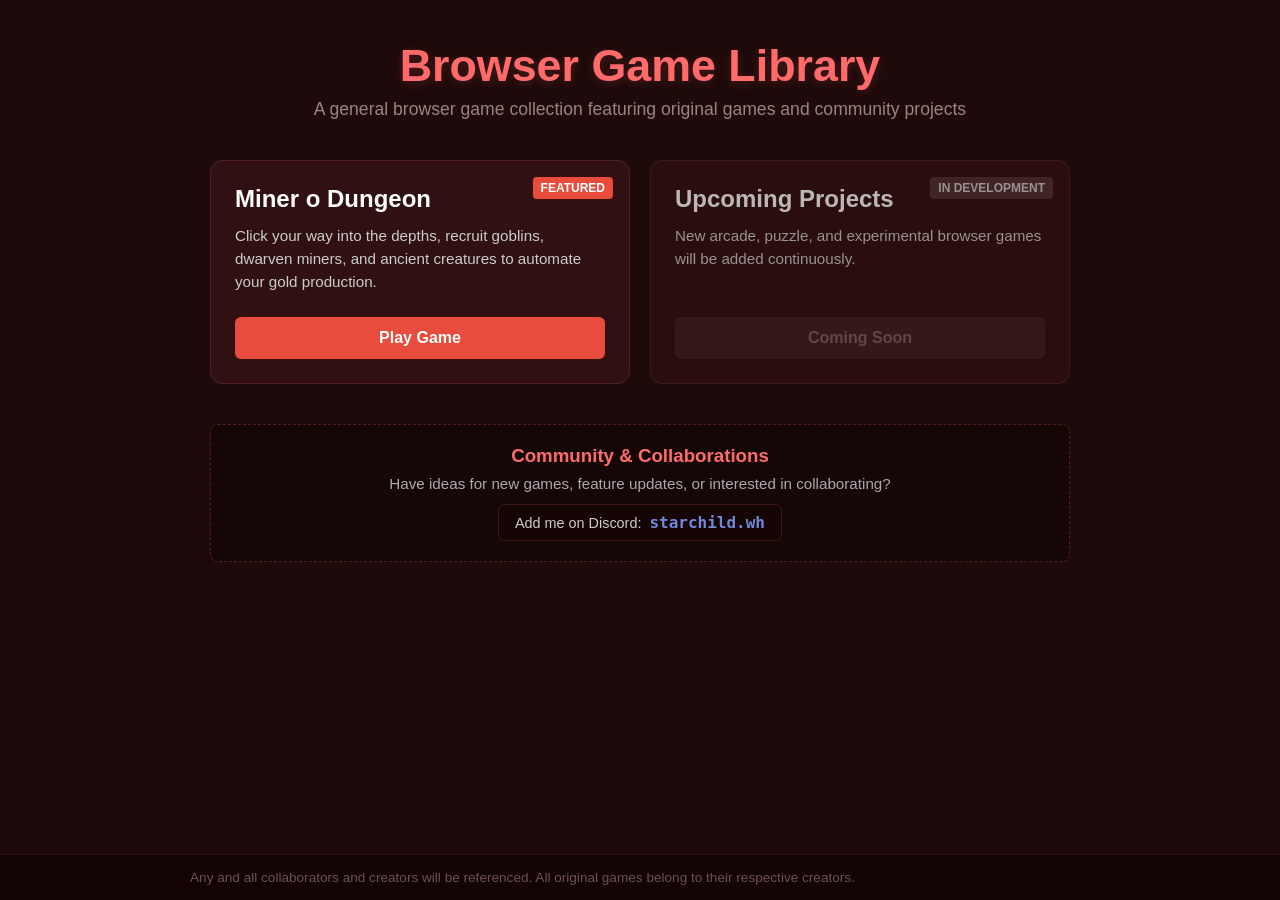
==== ClickerGame/index.html @ d17c20a5 "Add files via upload" ====
<!DOCTYPE html>
<html lang="en">
<head>
    <meta charset="UTF-8">
    <meta name="viewport" content="width=device-width, initial-scale=1.0">
    <title>Browser Game Library</title>
    <link rel="icon" href="pick.png">
    <link rel="stylesheet" href="index.css">
</head>
<body>

    <header class="hero">
        <h1>Browser Game Library</h1>
        <p class="subtitle">A general browser game collection featuring original games and community projects</p>
    </header>

    <main class="container">
        <!-- Game Cards Showcase -->
        <section class="game-grid">
            <article class="game-card">
                <div class="card-badge">Featured</div>
                <h2>Miner o Dungeon</h2>
                <p>Click your way into the depths, recruit goblins, dwarven miners, and ancient creatures to automate your gold production.</p>
                
                <div class="card-actions">
                    <a href="./Game1/game1.html" class="btn btn-primary">Play Game</a>
                </div>
            </article>

            <!-- Placeholder Card for Future Additions -->
            <article class="game-card coming-soon">
                <div class="card-badge neutral">In Development</div>
                <h2>Upcoming Projects</h2>
                <p>New arcade, puzzle, and experimental browser games will be added continuously.</p>
                
                <div class="card-actions">
                    <button class="btn btn-disabled" disabled>Coming Soon</button>
                </div>
            </article>
        </section>

        <!-- Information & Discord Section -->
        <section class="info-section">
            <h3>Community & Collaborations</h3>
            <p>Have ideas for new games, feature updates, or interested in collaborating?</p>
            <div class="discord-box">
                <span>Add me on Discord:</span>
                <code>starchild.wh</code>
            </div>
        </section>
    </main>

    <footer>
        <div class="footer-content">
            <p class="copyright">Any and all collaborators and creators will be referenced. All original games belong to their respective creators.</p>
        </div>
    </footer>

</body>
</html>
---- ClickerGame/index.css ----
* {
    box-sizing: border-box;
    margin: 0;
    padding: 0;
}

body {
    font-family: 'Segoe UI', Tahoma, Geneva, Verdana, sans-serif;
    background-color: #1e0a0a;
    color: #f0f0f0;
    min-height: 100vh;
    display: flex;
    flex-direction: column;
    align-items: center;
}

.hero {
    text-align: center;
    padding: 40px 20px 20px;
}

.hero h1 {
    font-size: 2.8rem;
    color: #ff6b6b;
    text-shadow: 0 2px 10px rgba(255, 107, 107, 0.2);
    margin-bottom: 8px;
}

.subtitle {
    color: #a08080;
    font-size: 1.1rem;
}

.container {
    width: 100%;
    max-width: 900px;
    padding: 20px;
    flex: 1;
}

.game-grid {
    display: grid;
    grid-template-columns: repeat(auto-fit, minmax(280px, 1fr));
    gap: 20px;
    margin-bottom: 40px;
}

.game-card {
    background-color: #301010;
    border: 1px solid #502020;
    border-radius: 12px;
    padding: 24px;
    display: flex;
    flex-direction: column;
    position: relative;
    transition: transform 0.2s ease, border-color 0.2s ease;
}

.game-card:hover {
    transform: translateY(-4px);
    border-color: #ff6b6b;
}

.game-card.coming-soon {
    opacity: 0.7;
}

.card-badge {
    position: absolute;
    top: 16px;
    right: 16px;
    background-color: #e74c3c;
    color: #fff;
    font-size: 0.75rem;
    font-weight: bold;
    text-transform: uppercase;
    padding: 4px 8px;
    border-radius: 4px;
}

.card-badge.neutral {
    background-color: #503030;
    color: #ccc;
}

.game-card h2 {
    font-size: 1.5rem;
    color: #fff;
    margin-bottom: 12px;
}

.game-card p {
    color: #cccccc;
    font-size: 0.95rem;
    line-height: 1.5;
    margin-bottom: 24px;
    flex: 1;
}

.card-actions {
    display: flex;
}

.btn {
    display: inline-block;
    width: 100%;
    text-align: center;
    padding: 12px 20px;
    font-size: 1rem;
    font-weight: bold;
    text-decoration: none;
    border-radius: 6px;
    cursor: pointer;
    border: none;
    transition: background-color 0.2s ease, transform 0.05s ease;
}

.btn-primary {
    background-color: #e74c3c;
    color: #ffffff;
}

.btn-primary:hover {
    background-color: #ff5252;
}

.btn-secondary {
    background-color: #421515;
    color: #f0f0f0;
    border: 1px solid #602020;
    width: auto;
}

.btn-secondary:hover {
    background-color: #541b1b;
    color: #ffffff;
}

.btn-disabled {
    background-color: #402020;
    color: #806060;
    cursor: not-allowed;
}

.info-section {
    background-color: rgba(0, 0, 0, 0.25);
    border: 1px dashed #502020;
    border-radius: 8px;
    padding: 20px;
    text-align: center;
}

.info-section h3 {
    color: #ff6b6b;
    margin-bottom: 8px;
}

.info-section p {
    color: #aaa;
    font-size: 0.95rem;
    margin-bottom: 12px;
}

.discord-box {
    display: inline-flex;
    align-items: center;
    gap: 8px;
    background-color: #150505;
    padding: 8px 16px;
    border-radius: 6px;
    border: 1px solid #401515;
}

.discord-box span {
    font-size: 0.9rem;
    color: #ccc;
}

.discord-box code {
    color: #7289da;
    font-family: monospace;
    font-weight: bold;
    font-size: 1rem;
}

footer {
    width: 100%;
    background-color: #120404;
    border-top: 1px solid #301010;
    padding: 15px 20px;
    margin-top: 40px;
}

.footer-content {
    max-width: 900px;
    margin: 0 auto;
    display: flex;
    justify-content: space-between;
    align-items: center;
    flex-wrap: wrap;
    gap: 10px;
}

.copyright {
    font-size: 0.85rem;
    color: #705050;
}
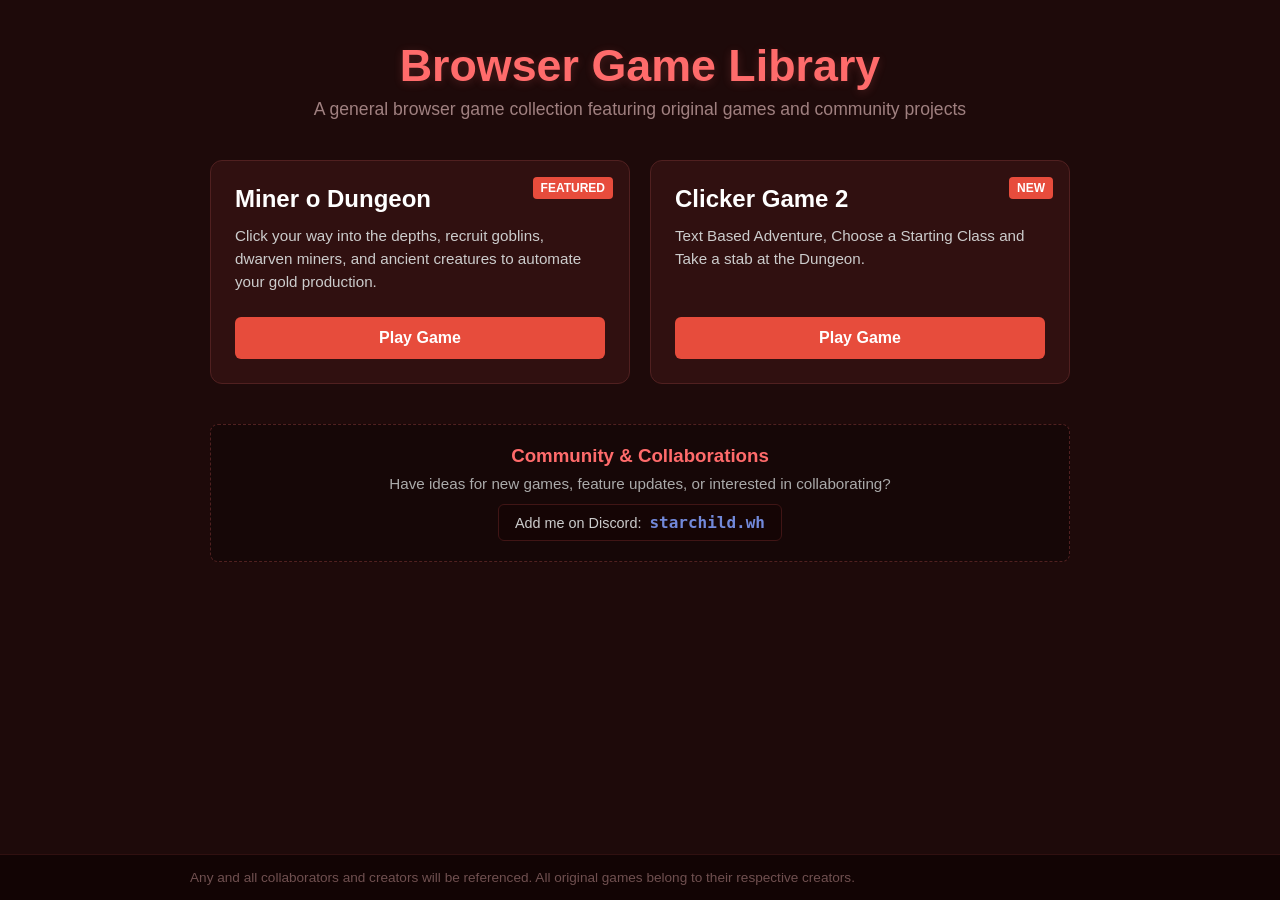
==== commit 6aac4832: "Add files via upload" ====
--- a/ClickerGame/index.html
+++ b/ClickerGame/index.html
@@ -27,14 +27,14 @@
                 </div>
             </article>
 
-            <!-- Placeholder Card for Future Additions -->
-            <article class="game-card coming-soon">
-                <div class="card-badge neutral">In Development</div>
-                <h2>Upcoming Projects</h2>
-                <p>New arcade, puzzle, and experimental browser games will be added continuously.</p>
+            <!-- Second Game Card -->
+            <article class="game-card">
+                <div class="card-badge">New</div>
+                <h2>Clicker Game 2</h2>
+                <p>Text Based Adventure, Choose a Starting Class and Take a stab at the Dungeon.</p>
                 
                 <div class="card-actions">
-                    <button class="btn btn-disabled" disabled>Coming Soon</button>
+                    <a href="./Game2/game2.html" class="btn btn-primary">Play Game</a>
                 </div>
             </article>
         </section>
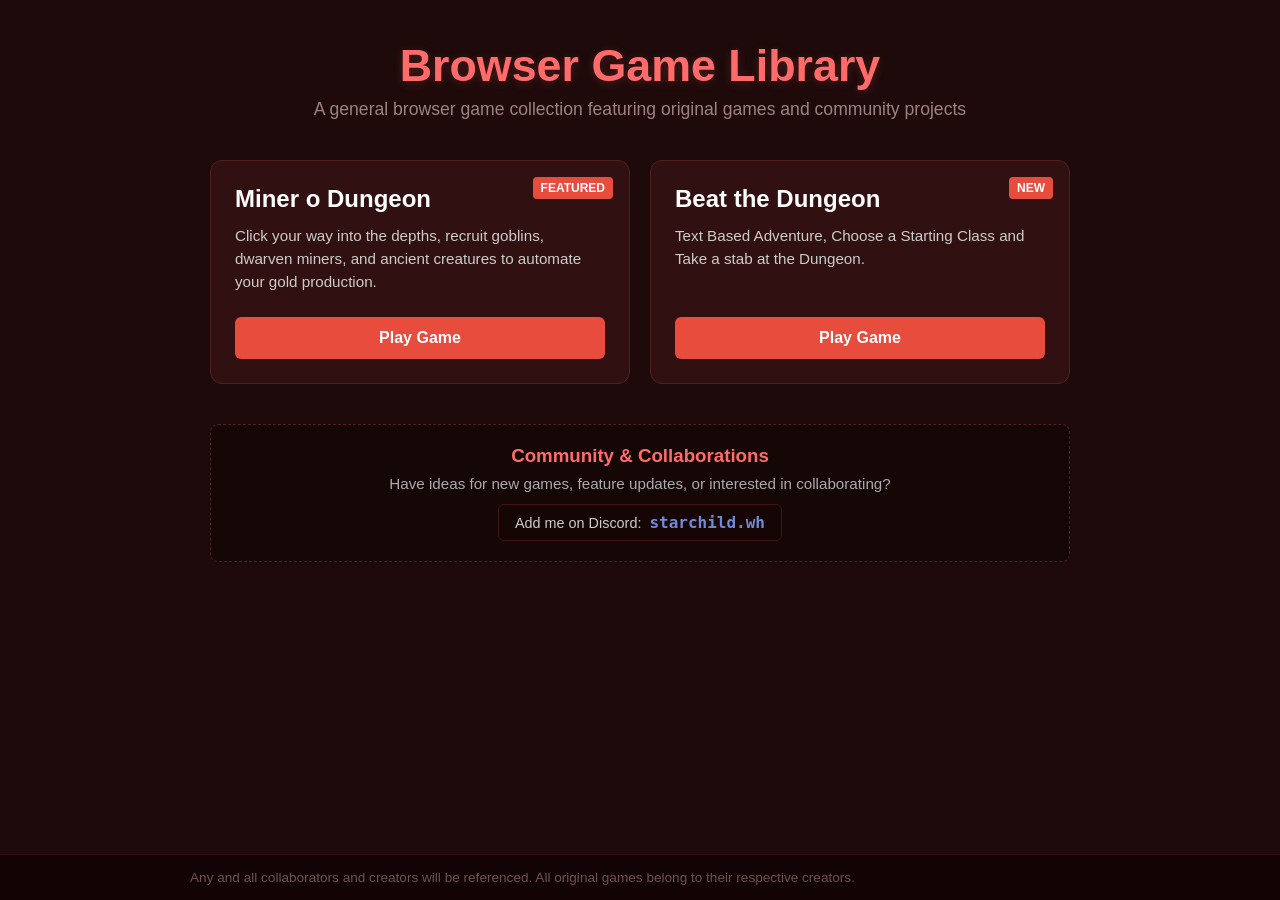
==== commit c03f0a7b: "Add files via upload" ====
--- a/ClickerGame/index.html
+++ b/ClickerGame/index.html
@@ -30,9 +30,8 @@
             <!-- Second Game Card -->
             <article class="game-card">
                 <div class="card-badge">New</div>
-                <h2>Clicker Game 2</h2>
+                <h2>Beat the Dungeon</h2>
                 <p>Text Based Adventure, Choose a Starting Class and Take a stab at the Dungeon.</p>
-                
                 <div class="card-actions">
                     <a href="./Game2/game2.html" class="btn btn-primary">Play Game</a>
                 </div>
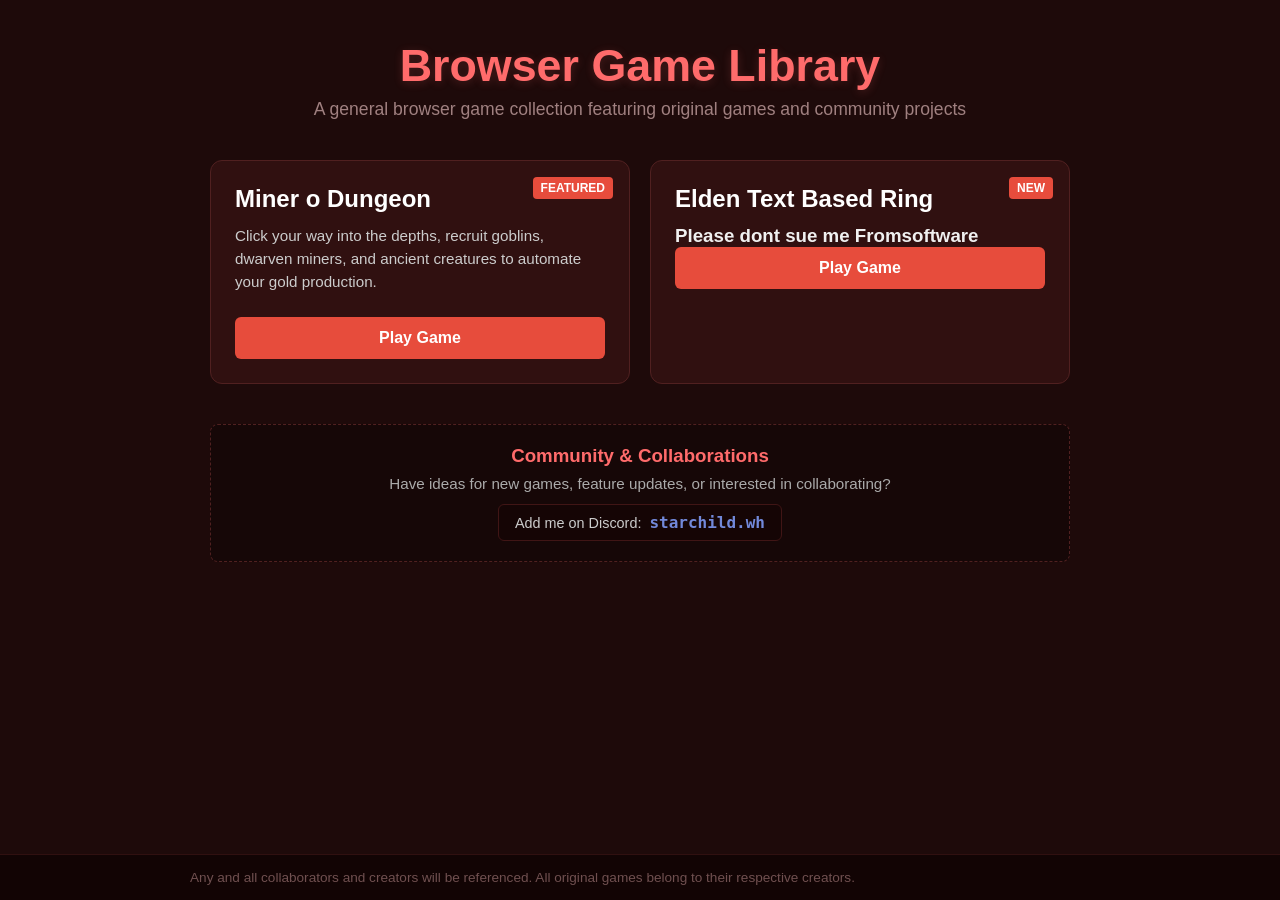
==== commit 392d41a0: "Add files via upload" ====
--- a/ClickerGame/index.html
+++ b/ClickerGame/index.html
@@ -30,8 +30,8 @@
             <!-- Second Game Card -->
             <article class="game-card">
                 <div class="card-badge">New</div>
-                <h2>Beat the Dungeon</h2>
-                <p>Text Based Adventure, Choose a Starting Class and Take a stab at the Dungeon.</p>
+                <h2>Elden Text Based Ring</h2>
+                <h3 class="card-subtitle">Please dont sue me Fromsoftware</h3>
                 <div class="card-actions">
                     <a href="./Game2/game2.html" class="btn btn-primary">Play Game</a>
                 </div>
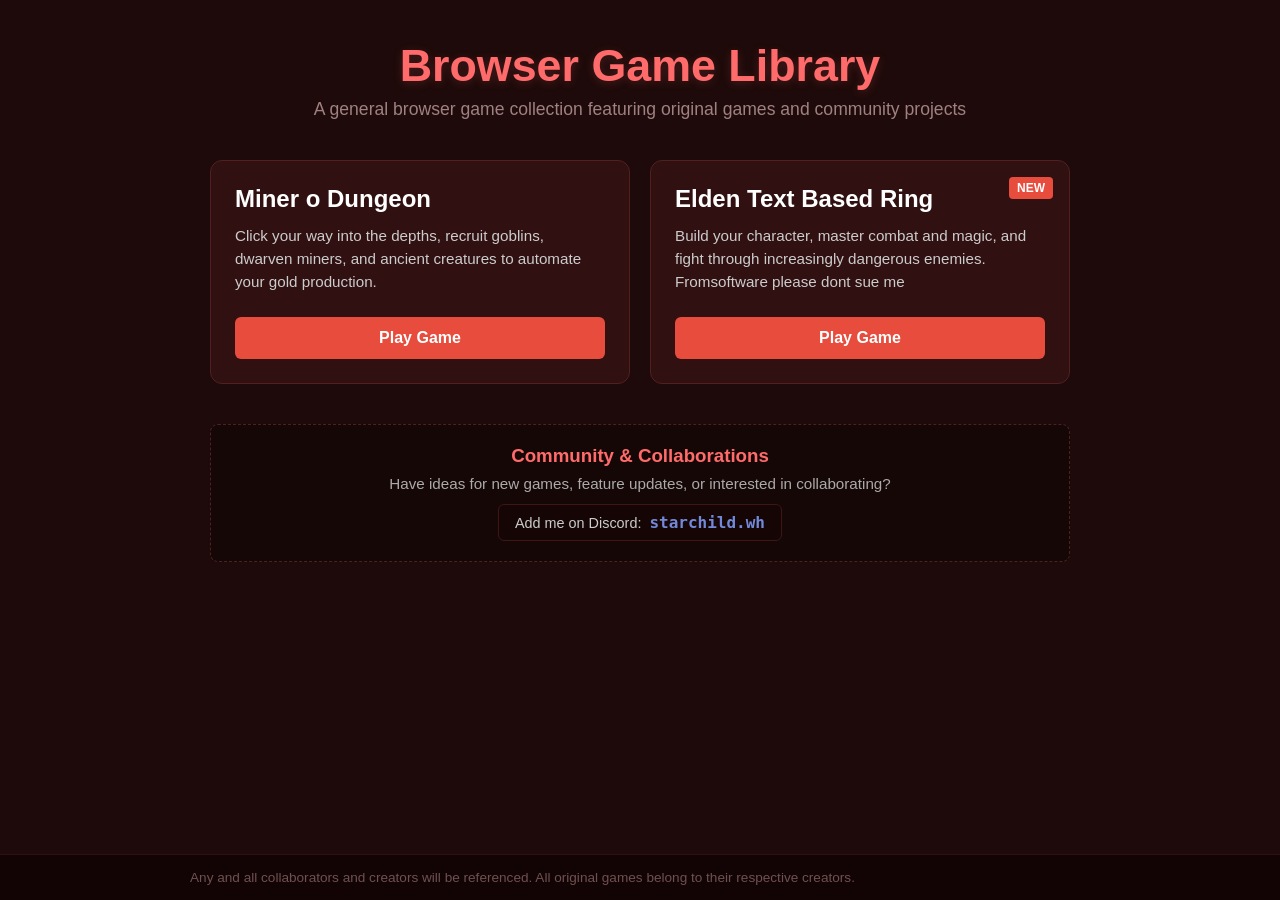
==== commit ff58fe23: "Add files via upload" ====
--- a/ClickerGame/index.html
+++ b/ClickerGame/index.html
@@ -18,7 +18,6 @@
         <!-- Game Cards Showcase -->
         <section class="game-grid">
             <article class="game-card">
-                <div class="card-badge">Featured</div>
                 <h2>Miner o Dungeon</h2>
                 <p>Click your way into the depths, recruit goblins, dwarven miners, and ancient creatures to automate your gold production.</p>
                 
@@ -28,10 +27,10 @@
             </article>
 
             <!-- Second Game Card -->
-            <article class="game-card">
+            <article class="game-card game-card--new">
                 <div class="card-badge">New</div>
                 <h2>Elden Text Based Ring</h2>
-                <h3 class="card-subtitle">Please dont sue me Fromsoftware</h3>
+                <p>Build your character, master combat and magic, and fight through increasingly dangerous enemies. Fromsoftware please dont sue me</p>
                 <div class="card-actions">
                     <a href="./Game2/game2.html" class="btn btn-primary">Play Game</a>
                 </div>
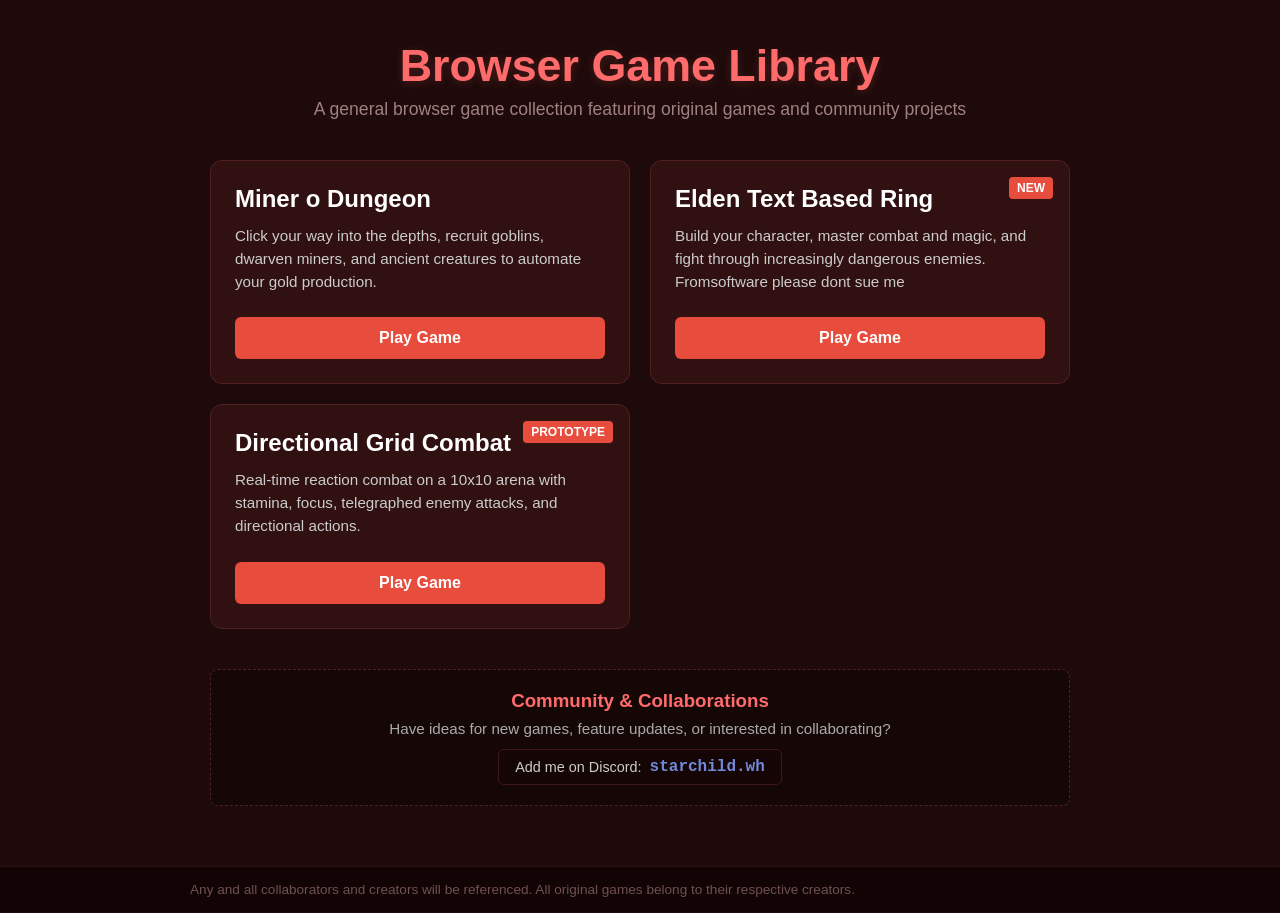
==== commit ad01d829: "Add files via upload" ====
--- a/ClickerGame/index.html
+++ b/ClickerGame/index.html
@@ -35,6 +35,15 @@
                     <a href="./Game2/game2.html" class="btn btn-primary">Play Game</a>
                 </div>
             </article>
+
+            <article class="game-card game-card--new">
+                <div class="card-badge">Prototype</div>
+                <h2>Directional Grid Combat</h2>
+                <p>Real-time reaction combat on a 10x10 arena with stamina, focus, telegraphed enemy attacks, and directional actions.</p>
+                <div class="card-actions">
+                    <a href="./Game3/game3.html" class="btn btn-primary">Play Game</a>
+                </div>
+            </article>
         </section>
 
         <!-- Information & Discord Section -->
--- a/ClickerGame/index.css
+++ b/ClickerGame/index.css
@@ -87,6 +87,10 @@
     font-size: 1.5rem;
     color: #fff;
     margin-bottom: 12px;
+}
+
+.game-card--new h2 {
+    padding-right: 72px;
 }
 
 .game-card p {
